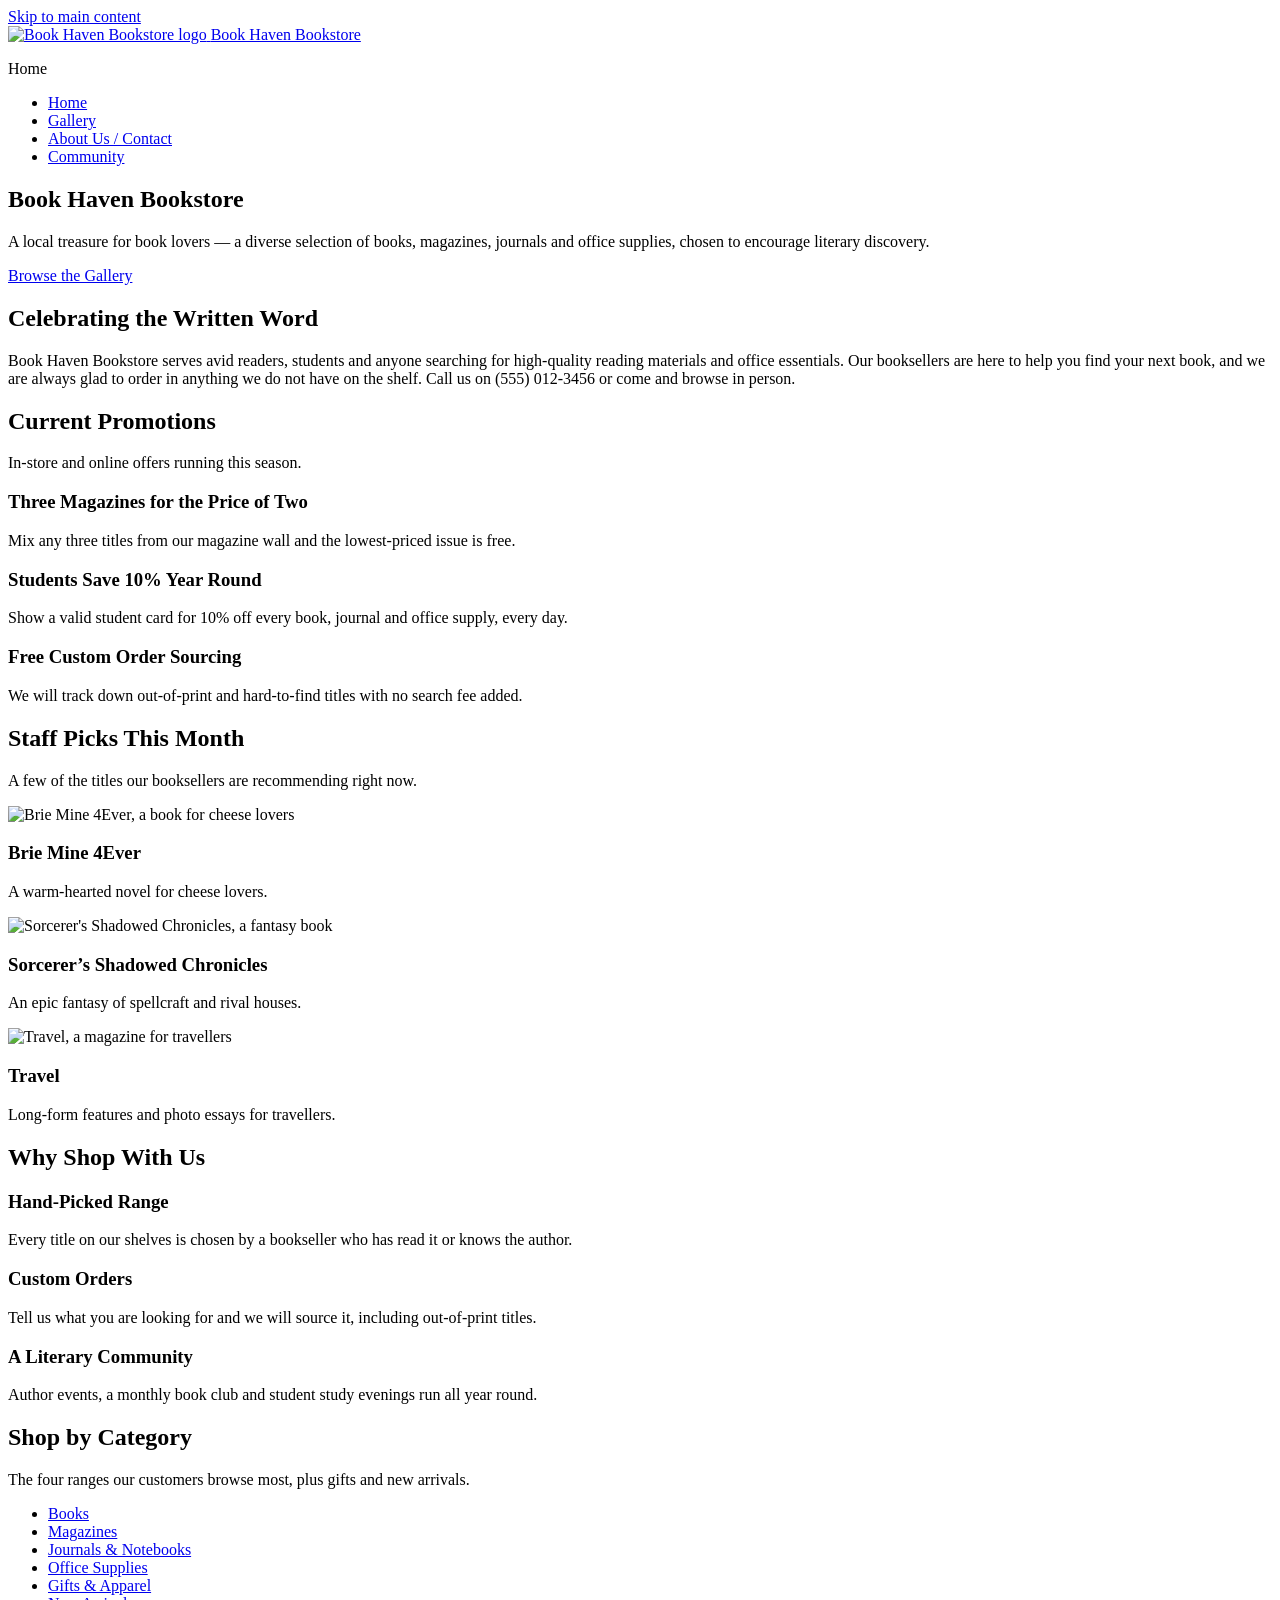
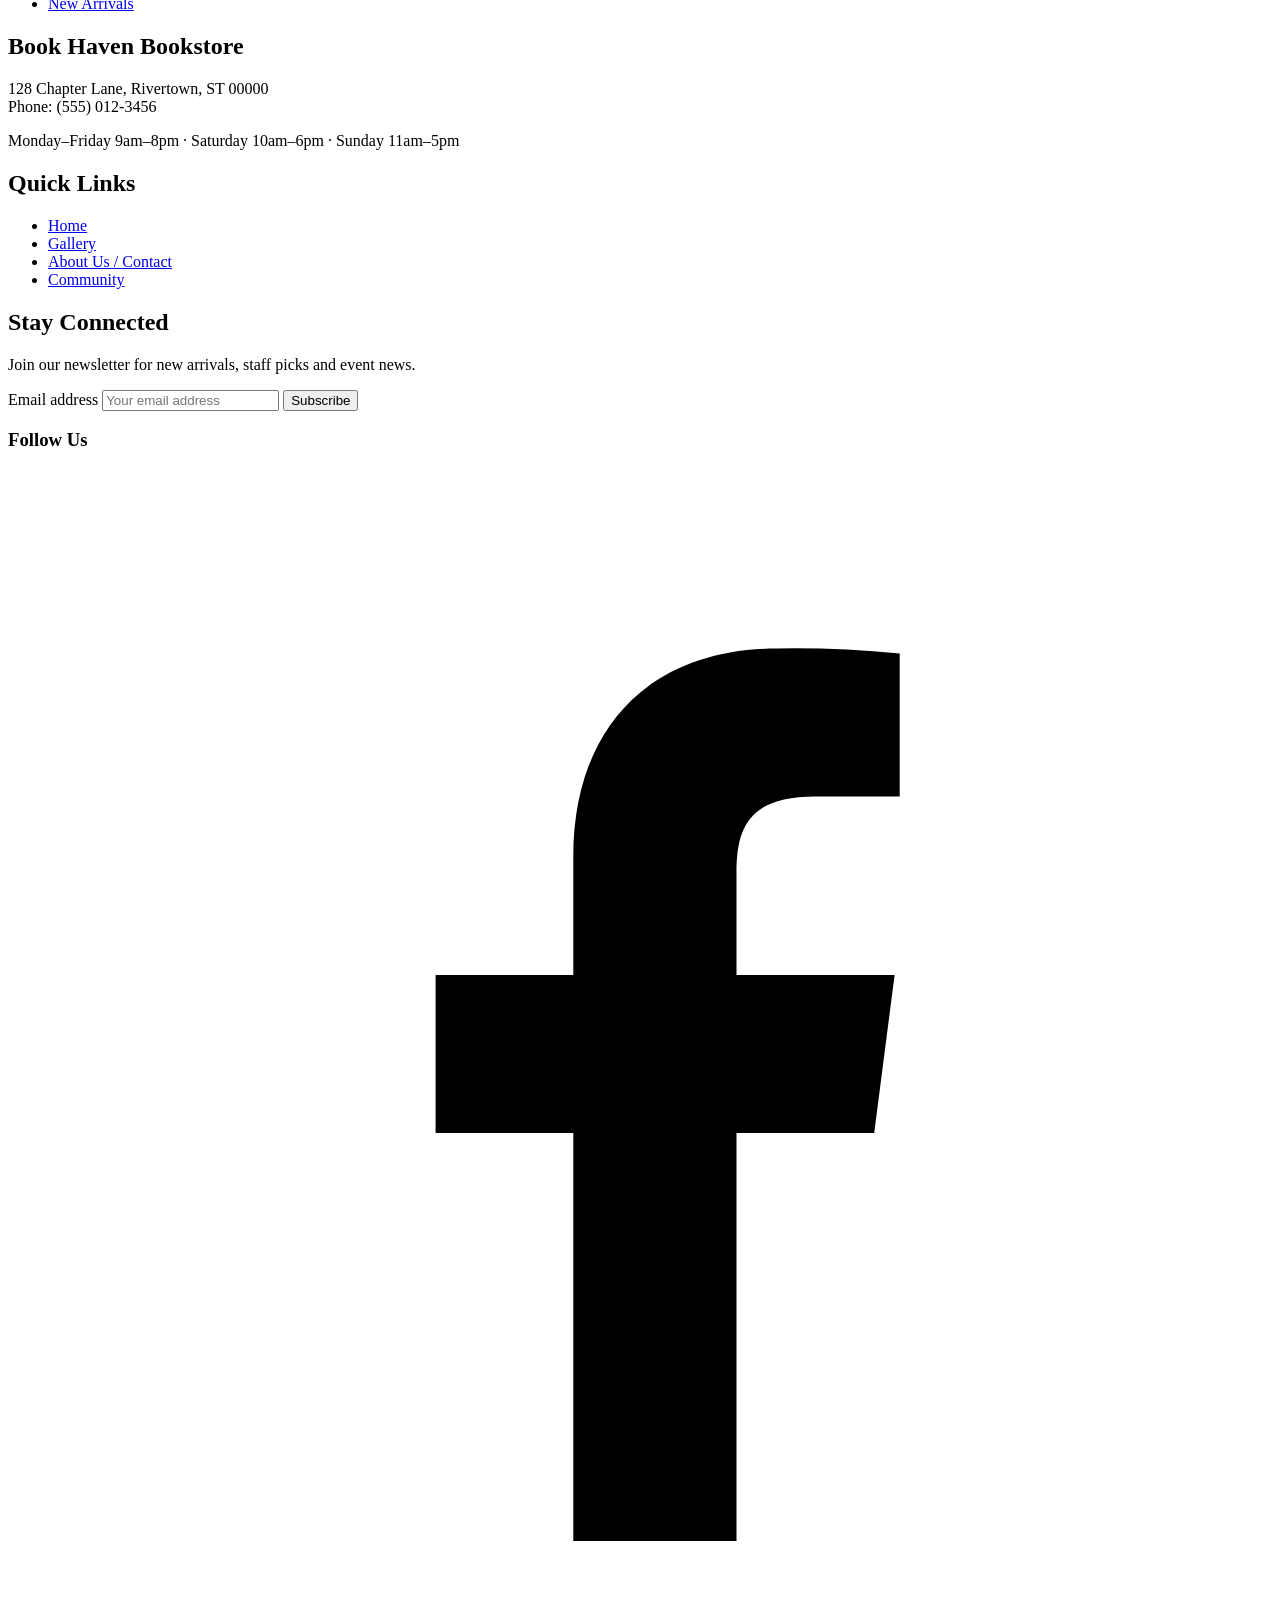
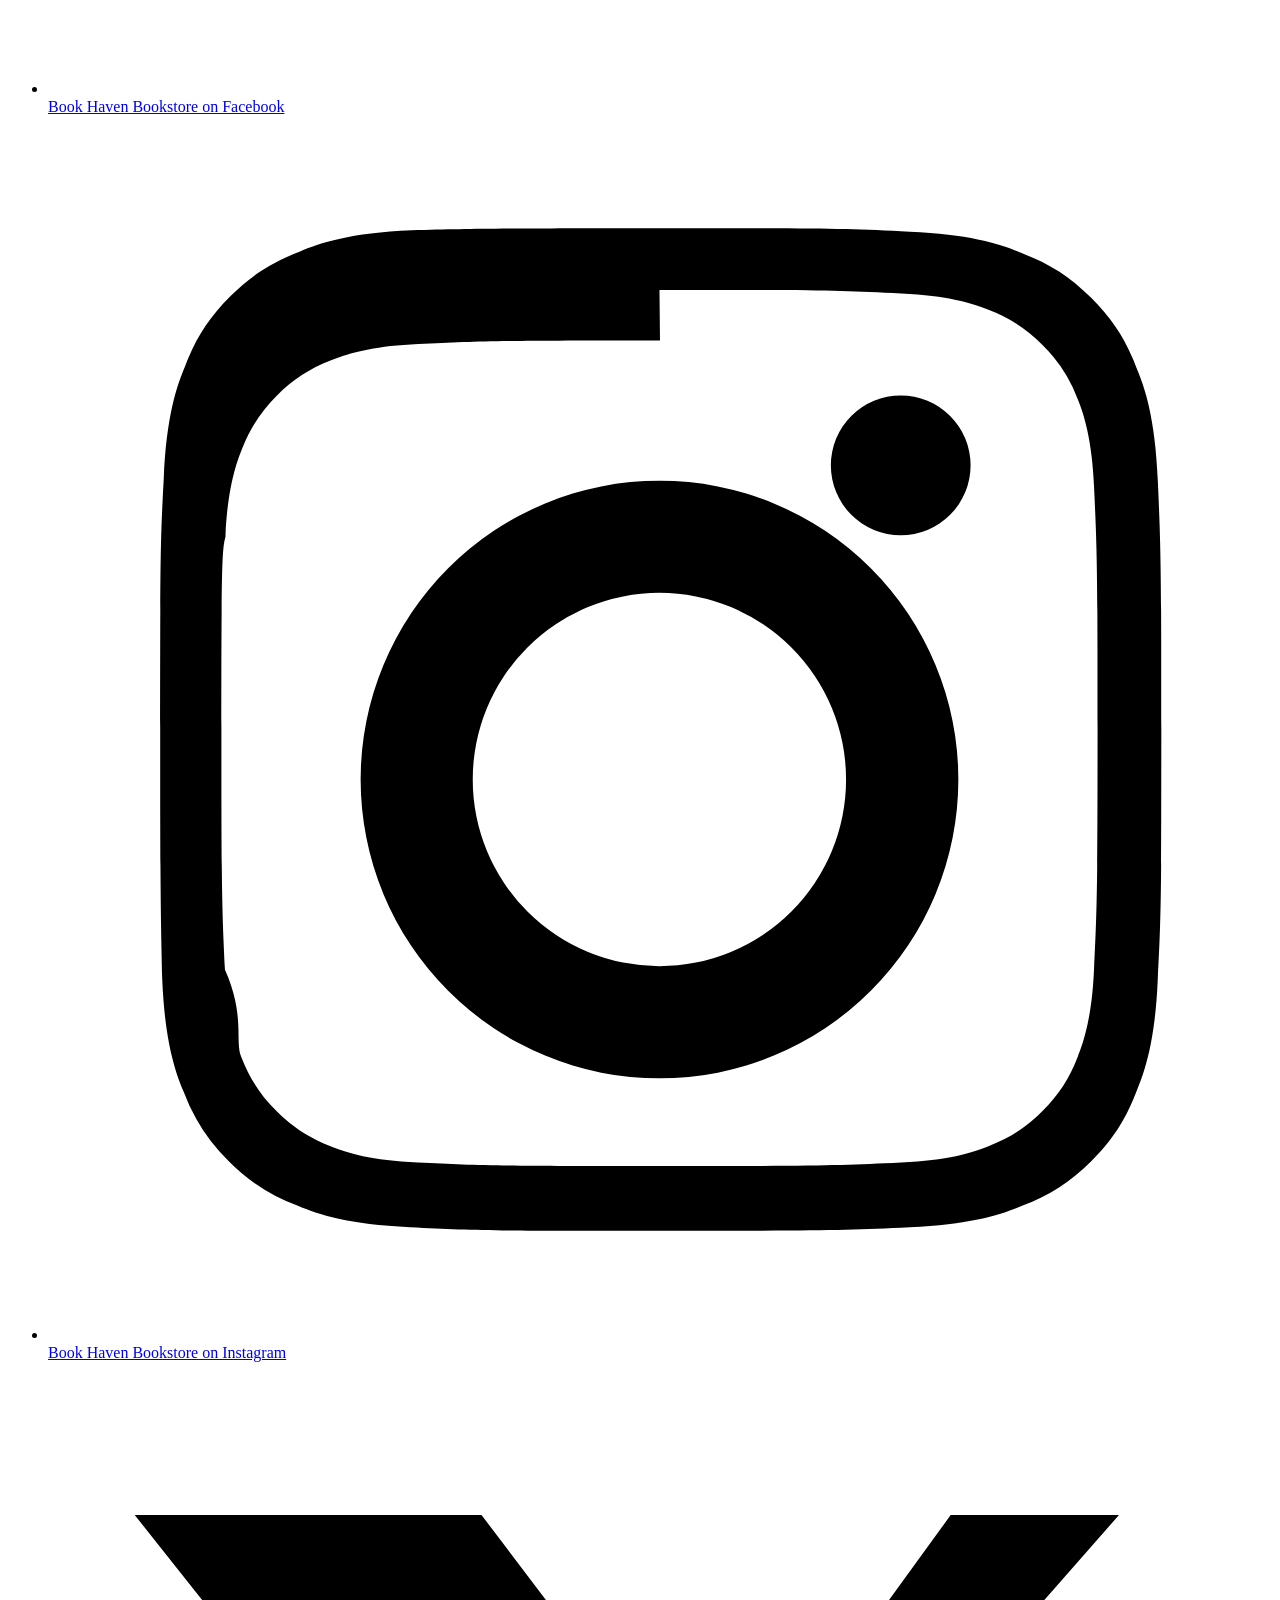
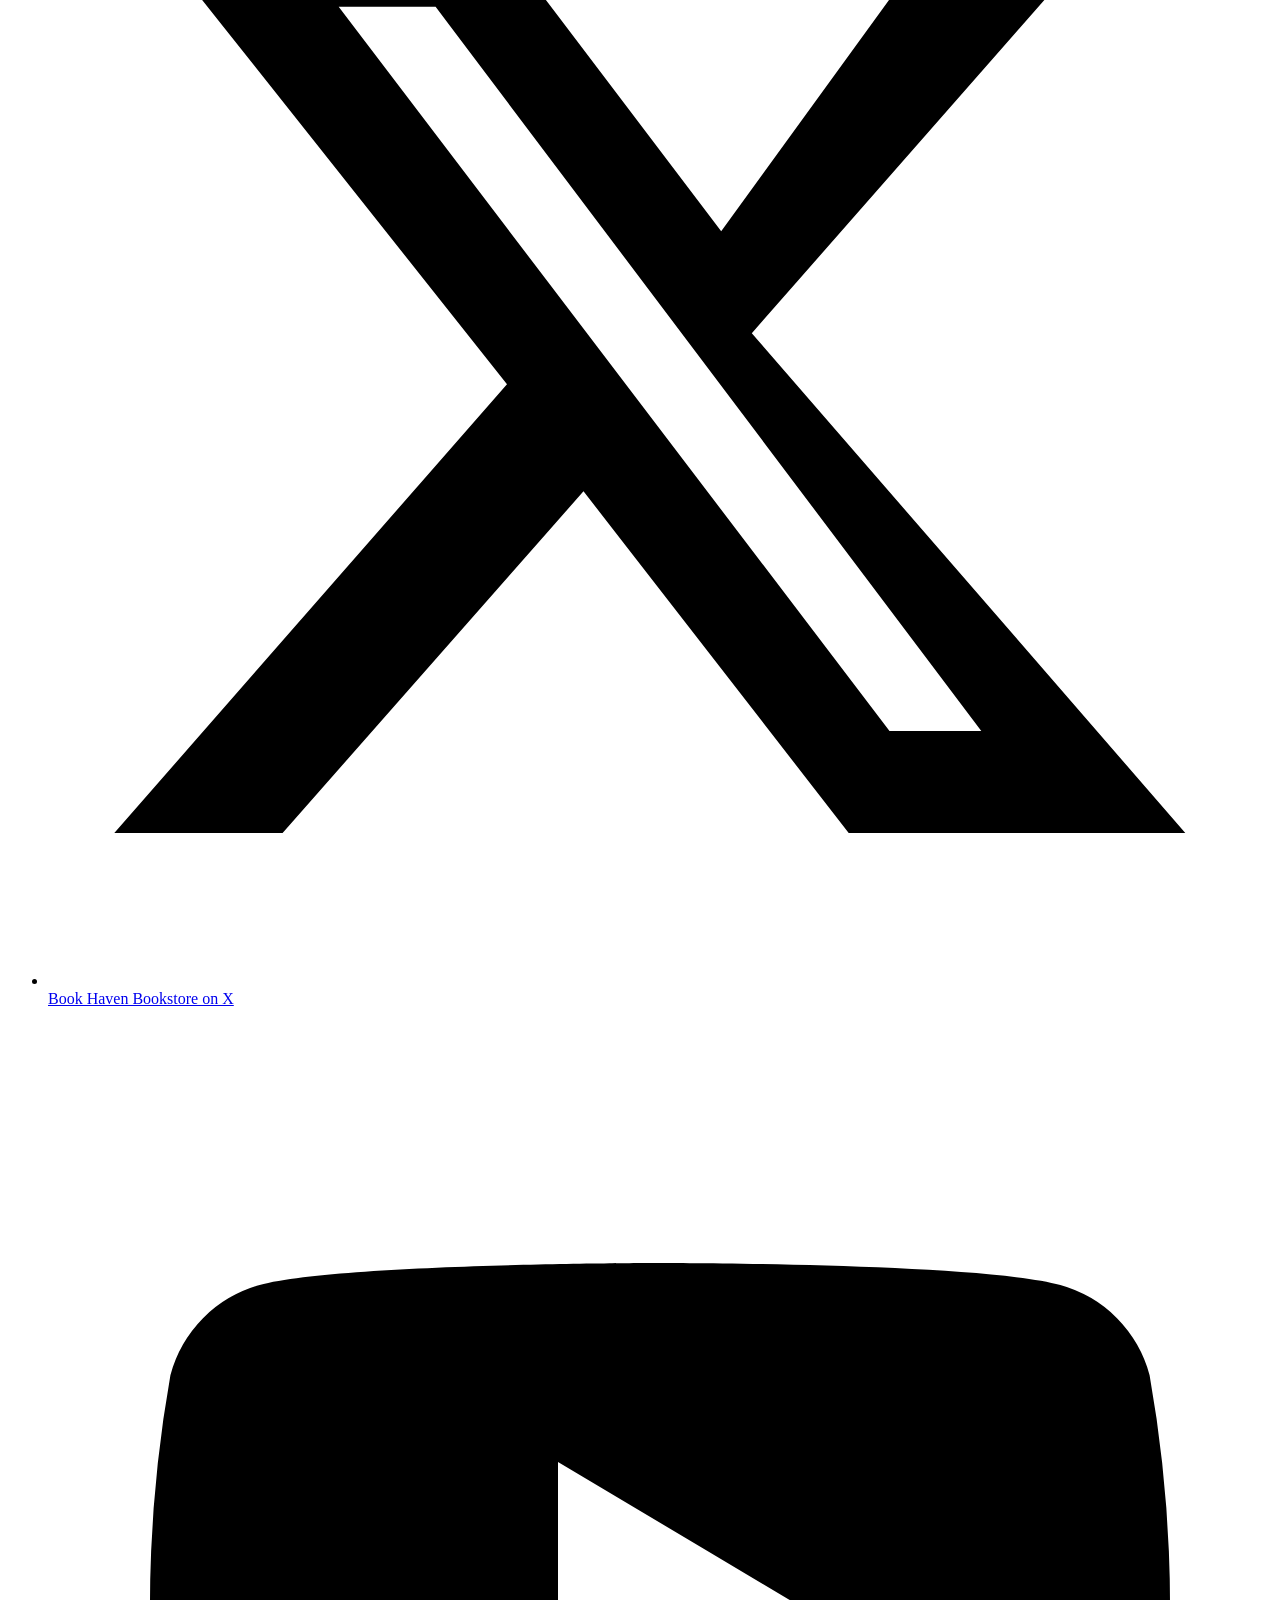
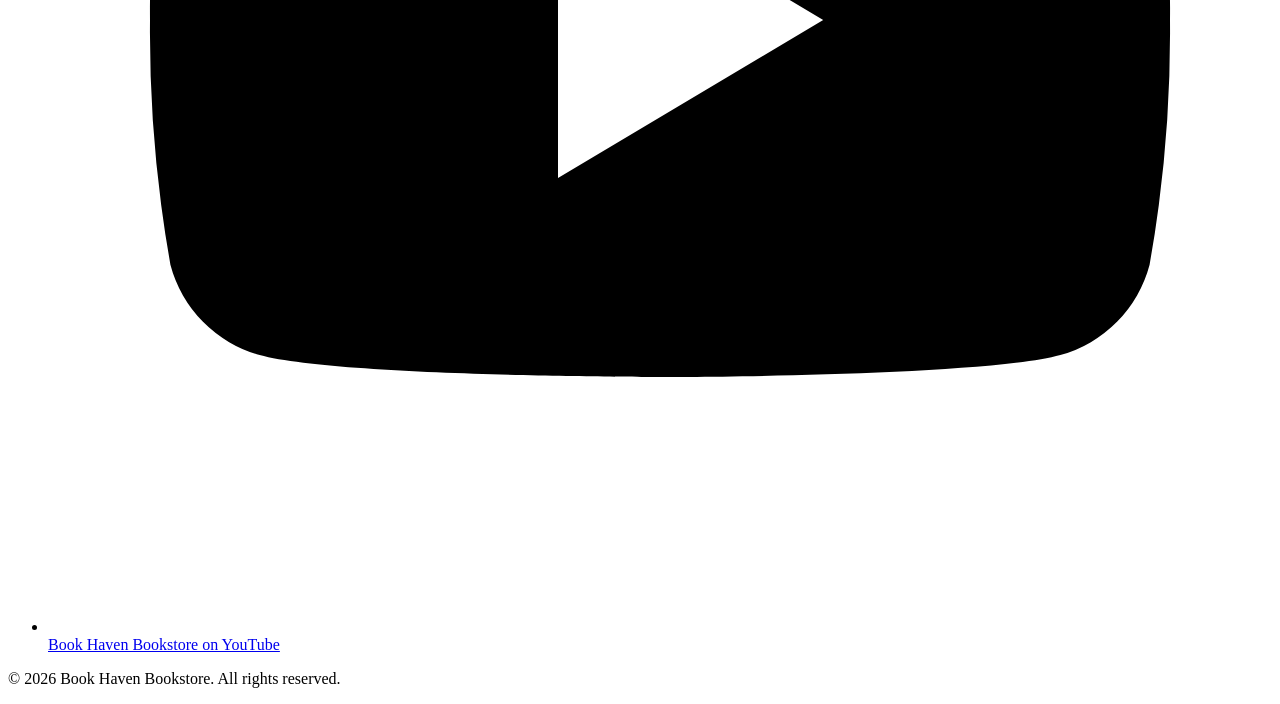
==== index.html @ c208ef8c "Add files via upload" ====
<!DOCTYPE html>
<html lang="en">
<head>
  <meta charset="UTF-8">
  <meta name="viewport" content="width=device-width, initial-scale=1.0">
  <title>Book Haven Bookstore | Home</title>
  <meta name="description" content="Book Haven Bookstore - books, magazines, journals and office supplies for readers, students and knowledge seekers.">
  <link rel="preconnect" href="https://fonts.googleapis.com">
  <link rel="preconnect" href="https://fonts.gstatic.com" crossorigin>
  <link href="https://fonts.googleapis.com/css2?family=Comfortaa:wght@400;700&amp;family=Carlito:ital,wght@0,400;0,700;1,400&amp;display=swap" rel="stylesheet">
  <link rel="stylesheet" href="css/style.css">
</head>
<body>
  <a class="skip-link" href="#main-content">Skip to main content</a>

  <header class="site-header">
    <div class="header-inner">
      <a class="brand" href="index.html">
        <img src="images/logo.png" alt="Book Haven Bookstore logo">
        <span class="brand-name">Book Haven Bookstore</span>
      </a>
      <p class="page-title">Home</p>
    </div>
    <nav class="main-nav" aria-label="Primary navigation">
      <ul>
          <li><a href="index.html" aria-current="page">Home</a></li>
          <li><a href="gallery.html">Gallery</a></li>
          <li><a href="about.html">About Us / Contact</a></li>
          <li><a href="events.html">Community</a></li>
      </ul>
    </nav>
  </header>

  <main id="main-content">
    <section class="hero">
      <div class="container">
        <h1>Book Haven Bookstore</h1>
        <p class="lead">A local treasure for book lovers &mdash; a diverse selection of books, magazines, journals and office supplies, chosen to encourage literary discovery.</p>
        <a class="btn" href="gallery.html">Browse the Gallery</a>
      </div>
    </section>

    <section>
      <div class="container">
        <div class="section-title">
          <h2>Celebrating the Written Word</h2>
          <p class="lead">Book Haven Bookstore serves avid readers, students and anyone searching for high-quality reading materials and office essentials. Our booksellers are here to help you find your next book, and we are always glad to order in anything we do not have on the shelf. Call us on (555) 012-3456 or come and browse in person.</p>
        </div>
      </div>
    </section>

    <section class="alt-bg">
      <div class="container">
        <div class="section-title">
          <h2>Current Promotions</h2>
          <p>In-store and online offers running this season.</p>
        </div>
        <div class="promo-grid">
          <div class="promo promo-a">
            <h3>Three Magazines for the Price of Two</h3>
            <p>Mix any three titles from our magazine wall and the lowest-priced issue is free.</p>
          </div>
          <div class="promo promo-b">
            <h3>Students Save 10% Year Round</h3>
            <p>Show a valid student card for 10% off every book, journal and office supply, every day.</p>
          </div>
          <div class="promo promo-c">
            <h3>Free Custom Order Sourcing</h3>
            <p>We will track down out-of-print and hard-to-find titles with no search fee added.</p>
          </div>
        </div>
      </div>
    </section>

    <section>
      <div class="container">
        <div class="section-title">
          <h2>Staff Picks This Month</h2>
          <p>A few of the titles our booksellers are recommending right now.</p>
        </div>
        <div class="card-grid">
          <div class="card">
            <img src="images/brie-mine-4ever.png" alt="Brie Mine 4Ever, a book for cheese lovers">
            <div class="card-body">
              <h3>Brie Mine 4Ever</h3>
              <p>A warm-hearted novel for cheese lovers.</p>
            </div>
          </div>
          <div class="card">
            <img src="images/sorcerers-chronicles.png" alt="Sorcerer's Shadowed Chronicles, a fantasy book">
            <div class="card-body">
              <h3>Sorcerer&rsquo;s Shadowed Chronicles</h3>
              <p>An epic fantasy of spellcraft and rival houses.</p>
            </div>
          </div>
          <div class="card">
            <img src="images/travel-magazine.png" alt="Travel, a magazine for travellers">
            <div class="card-body">
              <h3>Travel</h3>
              <p>Long-form features and photo essays for travellers.</p>
            </div>
          </div>
        </div>
      </div>
    </section>

    <section class="alt-bg">
      <div class="container">
        <div class="section-title">
          <h2>Why Shop With Us</h2>
        </div>
        <div class="card-grid">
          <div class="card">
            <div class="card-body">
              <h3>Hand-Picked Range</h3>
              <p>Every title on our shelves is chosen by a bookseller who has read it or knows the author.</p>
            </div>
          </div>
          <div class="card">
            <div class="card-body">
              <h3>Custom Orders</h3>
              <p>Tell us what you are looking for and we will source it, including out-of-print titles.</p>
            </div>
          </div>
          <div class="card">
            <div class="card-body">
              <h3>A Literary Community</h3>
              <p>Author events, a monthly book club and student study evenings run all year round.</p>
            </div>
          </div>
        </div>
      </div>
    </section>

    <section>
      <div class="container">
        <div class="section-title">
          <h2>Shop by Category</h2>
          <p>The four ranges our customers browse most, plus gifts and new arrivals.</p>
        </div>
        <ul class="category-list">
          <li><a href="gallery.html">Books</a></li>
          <li><a href="gallery.html">Magazines</a></li>
          <li><a href="gallery.html">Journals &amp; Notebooks</a></li>
          <li><a href="gallery.html">Office Supplies</a></li>
          <li><a href="gallery.html">Gifts &amp; Apparel</a></li>
          <li><a href="gallery.html">New Arrivals</a></li>
        </ul>
      </div>
    </section>
  </main>

  <footer class="site-footer">
    <div class="container footer-grid">
      <div>
        <h2 class="footer-heading">Book Haven Bookstore</h2>
        <p>128 Chapter Lane, Rivertown, ST 00000<br>
        Phone: (555) 012-3456</p>
        <p>Monday&ndash;Friday 9am&ndash;8pm &middot; Saturday 10am&ndash;6pm &middot; Sunday 11am&ndash;5pm</p>
      </div>
      <div>
        <h2 class="footer-heading">Quick Links</h2>
        <nav aria-label="Footer navigation">
          <ul class="footer-nav">
          <li><a href="index.html">Home</a></li>
          <li><a href="gallery.html">Gallery</a></li>
          <li><a href="about.html">About Us / Contact</a></li>
          <li><a href="events.html">Community</a></li>
          </ul>
        </nav>
      </div>
      <div>
        <h2 class="footer-heading">Stay Connected</h2>
        <p>Join our newsletter for new arrivals, staff picks and event news.</p>
        <form id="subscribe-form" class="subscribe-form">
          <label for="footer-email" class="visually-hidden">Email address</label>
          <input type="email" id="footer-email" name="footer-email" placeholder="Your email address" required>
          <button type="submit" class="btn" id="subscribe-btn">Subscribe</button>
        </form>
        <h3 class="social-heading">Follow Us</h3>
        <ul class="social-links">
          <li>
            <a href="https://www.facebook.com/" target="_blank" rel="noopener">
              <svg viewBox="0 0 24 24" aria-hidden="true" focusable="false"><path d="M13.5 21v-8h2.7l.4-3.1h-3.1V7.9c0-.9.25-1.5 1.55-1.5H16.7V3.6A21 21 0 0 0 14.3 3.5c-2.4 0-4 1.45-4 4.1v2.3H7.6V13h2.7v8z"/></svg>
              <span class="visually-hidden">Book Haven Bookstore on Facebook</span>
            </a>
          </li>
          <li>
            <a href="https://www.instagram.com/" target="_blank" rel="noopener">
              <svg viewBox="0 0 24 24" aria-hidden="true" focusable="false"><path d="M12 2.2c3.2 0 3.6 0 4.9.07 1.2.05 1.8.25 2.2.42.55.21.95.47 1.36.88.41.41.67.81.88 1.36.17.4.37 1 .42 2.2.06 1.3.07 1.7.07 4.9s0 3.6-.07 4.9c-.05 1.2-.25 1.8-.42 2.2-.21.55-.47.95-.88 1.36-.41.41-.81.67-1.36.88-.4.17-1 .37-2.2.42-1.3.06-1.7.07-4.9.07s-3.6 0-4.9-.07c-1.2-.05-1.8-.25-2.2-.42a3.7 3.7 0 0 1-1.36-.88 3.7 3.7 0 0 1-.88-1.36c-.17-.4-.37-1-.42-2.2C2.21 15.6 2.2 15.2 2.2 12s0-3.6.07-4.9c.05-1.2.25-1.8.42-2.2.21-.55.47-.95.88-1.36.41-.41.81-.67 1.36-.88.4-.17 1-.37 2.2-.42C8.4 2.21 8.8 2.2 12 2.2m0 2.2c-3.15 0-3.5.01-4.74.07-.9.04-1.39.19-1.71.32-.43.17-.74.37-1.06.69-.32.32-.52.63-.69 1.06-.13.32-.28.81-.32 1.71C3.41 8.5 3.4 8.85 3.4 12s.01 3.5.07 4.74c.4.9.19 1.39.32 1.71.17.43.37.74.69 1.06.32.32.63.52 1.06.69.32.13.81.28 1.71.32 1.24.06 1.59.07 4.74.07s3.5-.01 4.74-.07c.9-.04 1.39-.19 1.71-.32.43-.17.74-.37 1.06-.69.32-.32.52-.63.69-1.06.13-.32.28-.81.32-1.71.06-1.24.07-1.59.07-4.74s-.01-3.5-.07-4.74c-.04-.9-.19-1.39-.32-1.71a2.9 2.9 0 0 0-.69-1.06 2.9 2.9 0 0 0-1.06-.69c-.32-.13-.81-.28-1.71-.32-1.24-.06-1.59-.07-4.74-.07m0 3.74a5.86 5.86 0 1 1 0 11.72 5.86 5.86 0 0 1 0-11.72m0 2.2a3.66 3.66 0 1 0 0 7.32 3.66 3.66 0 0 0 0-7.32m6.1-2.5a1.37 1.37 0 1 1-2.74 0 1.37 1.37 0 0 1 2.74 0"/></svg>
              <span class="visually-hidden">Book Haven Bookstore on Instagram</span>
            </a>
          </li>
          <li>
            <a href="https://www.x.com/" target="_blank" rel="noopener">
              <svg viewBox="0 0 24 24" aria-hidden="true" focusable="false"><path d="M17.7 3h3.3l-7.2 8.2L22.3 21h-6.6l-5.2-6.7L4.6 21H1.3l7.7-8.8L1.7 3h6.8l4.7 6.2zm-1.2 16h1.8L7.6 4.8H5.7z"/></svg>
              <span class="visually-hidden">Book Haven Bookstore on X</span>
            </a>
          </li>
          <li>
            <a href="https://www.youtube.com/" target="_blank" rel="noopener">
              <svg viewBox="0 0 24 24" aria-hidden="true" focusable="false"><path d="M21.6 7.2a2.5 2.5 0 0 0-1.75-1.77C18.3 5 12 5 12 5s-6.3 0-7.85.43A2.5 2.5 0 0 0 2.4 7.2 26 26 0 0 0 2 12a26 26 0 0 0 .4 4.8 2.5 2.5 0 0 0 1.75 1.77C5.7 19 12 19 12 19s6.3 0 7.85-.43a2.5 2.5 0 0 0 1.75-1.77A26 26 0 0 0 22 12a26 26 0 0 0-.4-4.8M10 15.1V8.9l5.2 3.1z"/></svg>
              <span class="visually-hidden">Book Haven Bookstore on YouTube</span>
            </a>
          </li>
        </ul>
      </div>
    </div>
    <div class="footer-bottom">
      <p>&copy; 2026 Book Haven Bookstore. All rights reserved.</p>
    </div>
  </footer>

  <script src="js/script.js"></script>
</body>
</html>
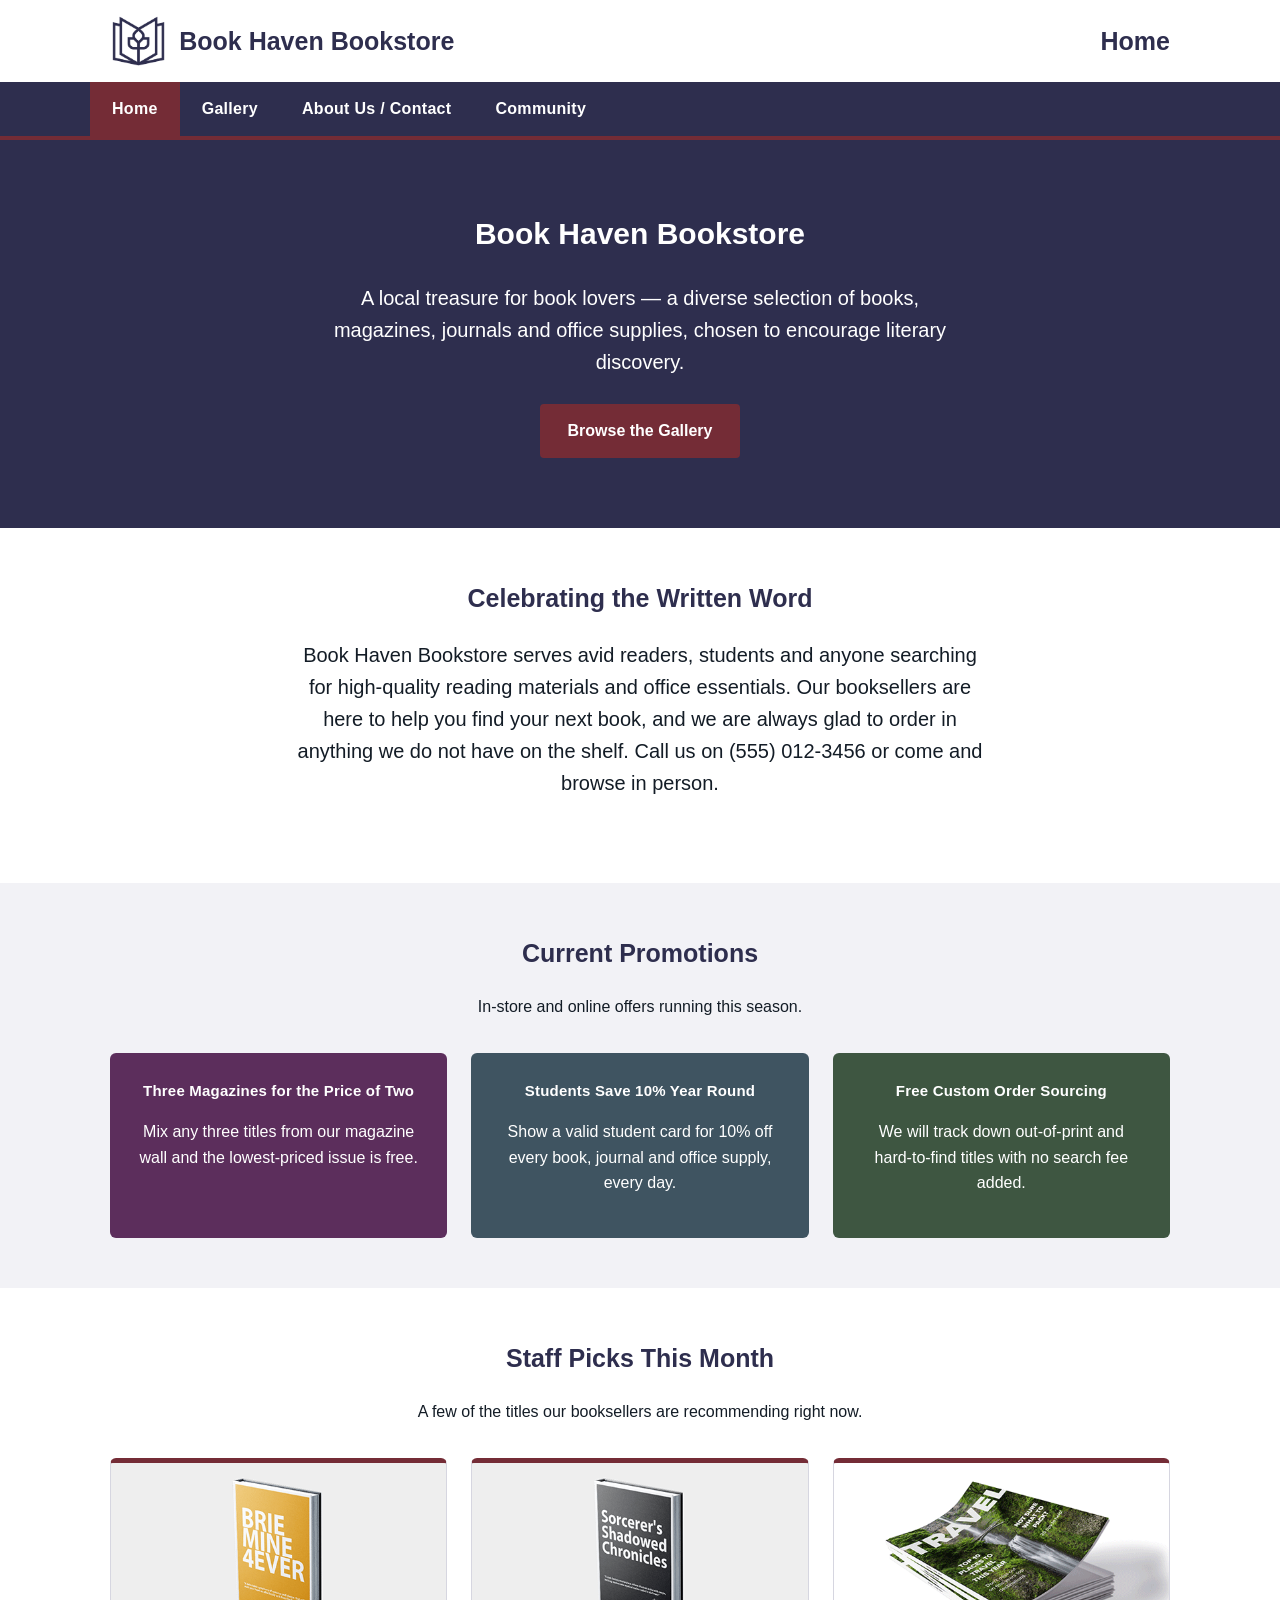
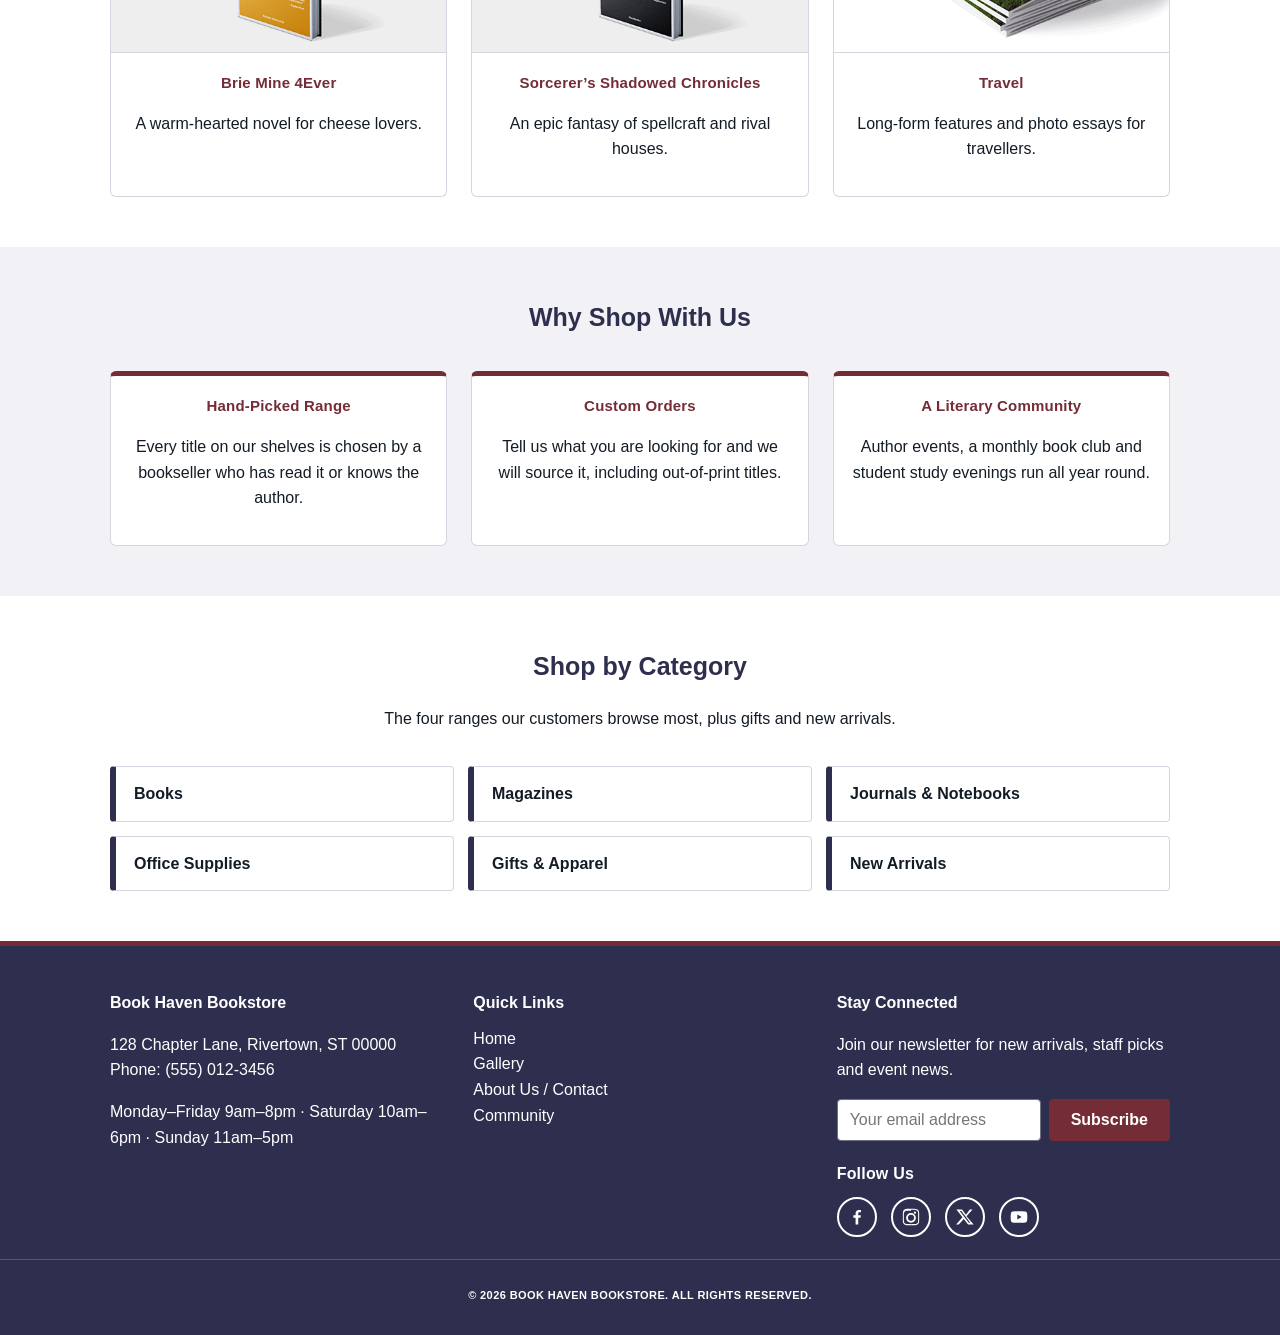
==== commit 5151311f: "Add files via upload" ====
--- a/index.html
+++ b/index.html
@@ -8,7 +8,7 @@
   <link rel="preconnect" href="https://fonts.googleapis.com">
   <link rel="preconnect" href="https://fonts.gstatic.com" crossorigin>
   <link href="https://fonts.googleapis.com/css2?family=Comfortaa:wght@400;700&amp;family=Carlito:ital,wght@0,400;0,700;1,400&amp;display=swap" rel="stylesheet">
-  <link rel="stylesheet" href="css/style.css">
+  <link rel="stylesheet" href="style.css">
 </head>
 <body>
   <a class="skip-link" href="#main-content">Skip to main content</a>
@@ -16,7 +16,7 @@
   <header class="site-header">
     <div class="header-inner">
       <a class="brand" href="index.html">
-        <img src="images/logo.png" alt="Book Haven Bookstore logo">
+        <img src="logo.png" alt="Book Haven Bookstore logo">
         <span class="brand-name">Book Haven Bookstore</span>
       </a>
       <p class="page-title">Home</p>
@@ -80,21 +80,21 @@
         </div>
         <div class="card-grid">
           <div class="card">
-            <img src="images/brie-mine-4ever.png" alt="Brie Mine 4Ever, a book for cheese lovers">
+            <img src="brie-mine-4ever.png" alt="Brie Mine 4Ever, a book for cheese lovers">
             <div class="card-body">
               <h3>Brie Mine 4Ever</h3>
               <p>A warm-hearted novel for cheese lovers.</p>
             </div>
           </div>
           <div class="card">
-            <img src="images/sorcerers-chronicles.png" alt="Sorcerer's Shadowed Chronicles, a fantasy book">
+            <img src="sorcerers-chronicles.png" alt="Sorcerer's Shadowed Chronicles, a fantasy book">
             <div class="card-body">
               <h3>Sorcerer&rsquo;s Shadowed Chronicles</h3>
               <p>An epic fantasy of spellcraft and rival houses.</p>
             </div>
           </div>
           <div class="card">
-            <img src="images/travel-magazine.png" alt="Travel, a magazine for travellers">
+            <img src="travel-magazine.png" alt="Travel, a magazine for travellers">
             <div class="card-body">
               <h3>Travel</h3>
               <p>Long-form features and photo essays for travellers.</p>
@@ -211,6 +211,6 @@
     </div>
   </footer>
 
-  <script src="js/script.js"></script>
+  <script src="script.js"></script>
 </body>
 </html>
--- a/style.css
+++ b/style.css
@@ -0,0 +1,897 @@
+/* =========================================================
+   Book Haven Bookstore - style.css
+   Single external stylesheet linked from all four webpages.
+
+   COLOR PALETTE 2 (from Client Scenario and Criteria, Client 3)
+     Midnight Manuscript  #2E2E4E   primary brand / header / footer
+     Regal Quill          #5C2E5C   promotion panel
+     Literature Blue      #3F5461   promotion panel
+     Book Worm            #3E5641   promotion panel
+     Romantic Red         #742C36   calls to action and accents
+
+   FONT COLOR 2
+     Bookish Black        #131C26   all body and heading text on light backgrounds
+
+   TYPOGRAPHY OPTION 2
+     Title Large   Arial Bold 30px      -> h1
+     Title         Arial Bold 25px      -> h2
+     Subtitle      Comfortaa Normal 15px-> h3 and product names
+     Body Large    Calibri Normal 20px  -> lead paragraphs
+     Body Strong   Calibri Bold 16px    -> labels and emphasis
+     Body          Calibri Normal 16px  -> body copy
+     Captions      Arial Bold 11px      -> captions and small print
+
+   Carlito is loaded as a metric-compatible web fallback for Calibri,
+   which is not installed on every operating system.
+   ========================================================= */
+
+:root {
+  --midnight: #2E2E4E;
+  --quill: #5C2E5C;
+  --litblue: #3F5461;
+  --bookworm: #3E5641;
+  --romantic: #742C36;
+
+  --ink: #131C26;          /* Font Color 2 - Bookish Black */
+  --white: #FFFFFF;
+  --tint: #F2F2F6;         /* 5% tint of Midnight Manuscript, for alternating bands */
+  --rule: #D6D6E0;         /* hairline borders, tint of Midnight Manuscript */
+
+  --font-title: Arial, "Helvetica Neue", Helvetica, sans-serif;
+  --font-sub: "Comfortaa", "Trebuchet MS", sans-serif;
+  --font-body: Calibri, "Carlito", Candara, "Segoe UI", sans-serif;
+
+  --max-width: 1100px;
+}
+
+* {
+  box-sizing: border-box;
+}
+
+body {
+  margin: 0;
+  font-family: var(--font-body);
+  font-size: 16px;              /* Body - Calibri Normal 16px */
+  color: var(--ink);
+  background-color: var(--white);
+  line-height: 1.6;
+}
+
+h1 {
+  font-family: var(--font-title);
+  font-weight: bold;
+  font-size: 30px;              /* Title Large - Arial Bold 30px */
+  color: var(--midnight);
+  margin-top: 0;
+}
+
+h2 {
+  font-family: var(--font-title);
+  font-weight: bold;
+  font-size: 25px;              /* Title - Arial Bold 25px */
+  color: var(--midnight);
+  margin-top: 0;
+}
+
+h3 {
+  font-family: var(--font-sub);
+  font-weight: 700;
+  font-size: 15px;              /* Subtitle - Comfortaa 15px */
+  color: var(--romantic);
+  margin-top: 0;
+  margin-bottom: 8px;
+  letter-spacing: 0.2px;
+}
+
+p.lead {
+  font-size: 20px;              /* Body Large - Calibri Normal 20px */
+}
+
+strong,
+label,
+.price {
+  font-weight: bold;            /* Body Strong - Calibri Bold 16px */
+}
+
+.footer-bottom p,
+.event-date {
+  font-family: var(--font-title);
+  font-weight: bold;
+  font-size: 11px;              /* Captions - Arial Bold 11px */
+  letter-spacing: 0.4px;
+  text-transform: uppercase;
+}
+
+a {
+  color: var(--romantic);
+}
+
+img {
+  max-width: 100%;
+  display: block;
+}
+
+.container {
+  max-width: var(--max-width);
+  margin: 0 auto;
+  padding: 0 20px;
+}
+
+/* ---------------------------------------------------------
+   Accessibility helpers
+   --------------------------------------------------------- */
+.visually-hidden {
+  position: absolute;
+  width: 1px;
+  height: 1px;
+  margin: -1px;
+  padding: 0;
+  overflow: hidden;
+  clip: rect(0 0 0 0);
+  clip-path: inset(50%);
+  white-space: nowrap;
+  border: 0;
+}
+
+.skip-link {
+  position: absolute;
+  left: -999px;
+  top: auto;
+  background: var(--romantic);
+  color: var(--white);
+  padding: 8px 16px;
+  z-index: 100;
+}
+
+.skip-link:focus {
+  left: 10px;
+  top: 10px;
+}
+
+a:focus-visible,
+button:focus-visible,
+input:focus-visible,
+select:focus-visible,
+textarea:focus-visible {
+  outline: 3px solid var(--romantic);
+  outline-offset: 2px;
+}
+
+/* ---------------------------------------------------------
+   Header and navigation
+   --------------------------------------------------------- */
+header.site-header {
+  background-color: var(--white);
+  border-bottom: 4px solid var(--romantic);
+  position: sticky;
+  top: 0;
+  z-index: 50;
+}
+
+.header-inner {
+  max-width: var(--max-width);
+  margin: 0 auto;
+  padding: 12px 20px;
+  display: flex;
+  align-items: center;
+  justify-content: space-between;
+  flex-wrap: wrap;
+  gap: 12px;
+}
+
+.brand {
+  display: flex;
+  align-items: center;
+  gap: 12px;
+  text-decoration: none;
+}
+
+.brand img {
+  height: 58px;
+  width: auto;
+}
+
+.brand-name {
+  font-family: var(--font-title);
+  font-weight: bold;
+  font-size: 25px;
+  color: var(--midnight);
+}
+
+.page-title {
+  font-family: var(--font-title);
+  font-weight: bold;
+  font-size: 25px;
+  color: var(--midnight);
+  margin: 0;
+}
+
+nav.main-nav {
+  background-color: var(--midnight);
+}
+
+nav.main-nav ul {
+  list-style: none;
+  margin: 0 auto;
+  padding: 0;
+  display: flex;
+  flex-wrap: wrap;
+  max-width: var(--max-width);
+}
+
+nav.main-nav a {
+  display: block;
+  font-family: var(--font-body);
+  font-weight: bold;
+  color: var(--white);
+  text-decoration: none;
+  padding: 14px 22px;
+  letter-spacing: 0.3px;
+}
+
+nav.main-nav a:hover,
+nav.main-nav a:focus,
+nav.main-nav a[aria-current="page"] {
+  background-color: var(--romantic);
+  color: var(--white);
+}
+
+/* ---------------------------------------------------------
+   Hero and buttons
+   --------------------------------------------------------- */
+.hero {
+  background-color: var(--midnight);
+  color: var(--white);
+  text-align: center;
+  padding: 70px 20px;
+}
+
+.hero h1 {
+  color: var(--white);
+}
+
+.hero p {
+  max-width: 640px;
+  margin: 0 auto 26px;
+}
+
+.btn {
+  display: inline-block;
+  background-color: var(--romantic);
+  color: var(--white);
+  text-decoration: none;
+  font-family: var(--font-body);
+  font-weight: bold;
+  font-size: 16px;
+  padding: 12px 26px;
+  border: 2px solid var(--romantic);
+  border-radius: 4px;
+  cursor: pointer;
+}
+
+.btn:hover,
+.btn:focus {
+  background-color: var(--midnight);
+  border-color: var(--midnight);
+  color: var(--white);
+}
+
+.btn-secondary {
+  background-color: transparent;
+  border: 2px solid var(--midnight);
+  color: var(--midnight);
+}
+
+.btn-secondary:hover,
+.btn-secondary:focus {
+  background-color: var(--midnight);
+  border-color: var(--midnight);
+  color: var(--white);
+}
+
+/* ---------------------------------------------------------
+   Sections
+   --------------------------------------------------------- */
+section {
+  padding: 50px 0;
+}
+
+section.alt-bg {
+  background-color: var(--tint);
+}
+
+.section-title {
+  text-align: center;
+  margin-bottom: 34px;
+}
+
+.section-title p {
+  max-width: 700px;
+  margin: 10px auto 0;
+}
+
+.prose {
+  max-width: 760px;
+  margin: 0 auto;
+}
+
+.subsection {
+  border-bottom: 3px solid var(--romantic);
+  padding-bottom: 8px;
+  margin-bottom: 22px;
+}
+
+/* ---------------------------------------------------------
+   Homepage: promotions, cards, categories
+   --------------------------------------------------------- */
+.promo-grid,
+.card-grid {
+  display: flex;
+  flex-wrap: wrap;
+  gap: 24px;
+}
+
+.promo {
+  flex: 1 1 280px;
+  color: var(--white);
+  border-radius: 6px;
+  padding: 26px;
+  text-align: center;
+}
+
+.promo h3 {
+  color: var(--white);
+  font-size: 15px;
+}
+
+.promo-a { background-color: var(--quill); }
+.promo-b { background-color: var(--litblue); }
+.promo-c { background-color: var(--bookworm); }
+
+.card {
+  background-color: var(--white);
+  border: 1px solid var(--rule);
+  border-top: 5px solid var(--romantic);
+  border-radius: 6px;
+  overflow: hidden;
+  text-align: center;
+  flex: 1 1 280px;
+}
+
+.card img {
+  width: 100%;
+  height: auto;
+  border-bottom: 1px solid var(--rule);
+}
+
+.card-body {
+  padding: 18px;
+}
+
+.category-list {
+  list-style: none;
+  padding: 0;
+  margin: 0;
+  display: flex;
+  flex-wrap: wrap;
+  gap: 14px;
+}
+
+.category-list li {
+  flex: 1 1 280px;
+}
+
+.category-list a {
+  display: block;
+  background-color: var(--white);
+  border: 1px solid var(--rule);
+  border-left: 6px solid var(--midnight);
+  border-radius: 4px;
+  padding: 14px 18px;
+  font-weight: bold;
+  text-decoration: none;
+  color: var(--ink);
+}
+
+.category-list a:hover,
+.category-list a:focus {
+  background-color: var(--midnight);
+  color: var(--white);
+}
+
+/* ---------------------------------------------------------
+   Gallery: 3 x 3 product table
+   --------------------------------------------------------- */
+table.gallery-table {
+  width: 100%;
+  border-collapse: collapse;
+  background-color: var(--white);
+}
+
+table.gallery-table th,
+table.gallery-table td {
+  border: 1px solid var(--rule);
+  padding: 18px;
+  text-align: center;
+  vertical-align: top;
+}
+
+table.gallery-table th {
+  background-color: var(--midnight);
+  color: var(--white);
+  font-family: var(--font-title);
+  font-size: 16px;
+}
+
+table.gallery-table img {
+  width: 100%;
+  max-width: 260px;
+  height: auto;
+  margin: 0 auto 12px;
+  border: 1px solid var(--rule);
+  border-radius: 4px;
+}
+
+table.gallery-table h3 {
+  font-size: 15px;
+  margin-bottom: 6px;
+}
+
+.book-desc {
+  margin: 0 0 10px;
+}
+
+.price {
+  color: var(--romantic);
+  margin: 6px 0 14px;
+}
+
+#cart-summary {
+  background-color: var(--tint);
+  border: 2px solid var(--midnight);
+  border-radius: 6px;
+  padding: 14px 20px;
+  margin: 0 0 30px;
+  display: flex;
+  justify-content: space-between;
+  align-items: center;
+  flex-wrap: wrap;
+  gap: 12px;
+}
+
+#cart-summary p {
+  margin: 0;
+}
+
+.cart-actions {
+  display: flex;
+  gap: 12px;
+  flex-wrap: wrap;
+}
+
+/* ---------------------------------------------------------
+   View Cart modal window
+   --------------------------------------------------------- */
+.modal-overlay {
+  display: none;
+  position: fixed;
+  inset: 0;
+  background: rgba(19, 28, 38, 0.66);
+  z-index: 200;
+  align-items: center;
+  justify-content: center;
+  padding: 20px;
+}
+
+.modal-overlay.open {
+  display: flex;
+}
+
+.modal-box {
+  background: var(--white);
+  border-radius: 8px;
+  max-width: 500px;
+  width: 100%;
+  max-height: 80vh;
+  overflow-y: auto;
+  padding: 26px;
+  position: relative;
+  border-top: 6px solid var(--romantic);
+}
+
+.modal-box h2 {
+  padding-right: 34px;
+}
+
+.modal-close {
+  position: absolute;
+  top: 8px;
+  right: 12px;
+  background: none;
+  border: none;
+  font-size: 26px;
+  line-height: 1;
+  cursor: pointer;
+  color: var(--midnight);
+}
+
+#cart-items-list {
+  list-style: none;
+  padding: 0;
+  margin: 0 0 16px;
+}
+
+#cart-items-list li {
+  display: flex;
+  justify-content: space-between;
+  gap: 16px;
+  border-bottom: 1px solid var(--rule);
+  padding: 9px 0;
+}
+
+#cart-items-list li.cart-empty {
+  justify-content: flex-start;
+  font-style: italic;
+}
+
+.cart-total {
+  border-top: 2px solid var(--midnight);
+  padding-top: 10px;
+  margin: 0 0 18px;
+  text-align: right;
+}
+
+/* ---------------------------------------------------------
+   About Us: hours table and form
+   --------------------------------------------------------- */
+table.hours-table {
+  width: 100%;
+  max-width: 640px;
+  margin: 0 auto 40px;
+  border-collapse: collapse;
+  background-color: var(--white);
+}
+
+table.hours-table caption {
+  font-family: var(--font-title);
+  font-weight: bold;
+  font-size: 25px;
+  color: var(--midnight);
+  text-align: left;
+  padding-bottom: 12px;
+}
+
+table.hours-table th,
+table.hours-table td {
+  border: 1px solid var(--rule);
+  padding: 12px 16px;
+  text-align: left;
+}
+
+table.hours-table thead th {
+  background-color: var(--midnight);
+  color: var(--white);
+  font-family: var(--font-title);
+  font-size: 16px;
+}
+
+.contact-info {
+  max-width: 640px;
+  margin: 0 auto 34px;
+  text-align: center;
+}
+
+.form-wrapper {
+  background-color: var(--white);
+  border: 1px solid var(--rule);
+  border-top: 5px solid var(--romantic);
+  border-radius: 6px;
+  padding: 30px;
+  max-width: 640px;
+  margin: 0 auto;
+}
+
+.form-intro {
+  margin-top: 0;
+}
+
+.form-group {
+  margin-bottom: 18px;
+}
+
+label {
+  display: block;
+  margin-bottom: 6px;
+}
+
+input[type="text"],
+input[type="email"],
+input[type="tel"],
+select,
+textarea {
+  width: 100%;
+  padding: 10px 12px;
+  border: 1px solid #6E6E85;
+  border-radius: 4px;
+  font-family: var(--font-body);
+  font-size: 16px;
+  background-color: var(--white);
+  color: var(--ink);
+}
+
+fieldset {
+  border: 1px solid #6E6E85;
+  border-radius: 4px;
+  margin-bottom: 18px;
+}
+
+legend {
+  font-family: var(--font-title);
+  font-weight: bold;
+  font-size: 16px;
+  color: var(--midnight);
+  padding: 0 8px;
+}
+
+.required {
+  color: var(--romantic);
+}
+
+.form-actions {
+  margin-top: 8px;
+}
+
+/* ---------------------------------------------------------
+   Community page
+   --------------------------------------------------------- */
+.event-list {
+  display: flex;
+  flex-wrap: wrap;
+  gap: 20px;
+}
+
+.event-card {
+  flex: 1 1 320px;
+  background-color: var(--white);
+  border: 1px solid var(--rule);
+  border-left: 6px solid var(--romantic);
+  border-radius: 4px;
+  padding: 20px;
+}
+
+.event-card.involvement {
+  background-color: var(--midnight);
+  border-color: var(--midnight);
+  border-left-color: var(--romantic);
+  color: var(--white);
+}
+
+.event-card.involvement h3 {
+  color: var(--white);
+}
+
+.event-date {
+  color: var(--midnight);
+  margin-bottom: 8px;
+  display: block;
+}
+
+blockquote.testimonial {
+  background-color: var(--tint);
+  border-left: 6px solid var(--midnight);
+  margin: 0 0 20px;
+  padding: 18px 22px;
+  font-style: italic;
+}
+
+blockquote.testimonial footer {
+  margin-top: 10px;
+  font-style: normal;
+  font-weight: bold;
+  color: var(--midnight);
+}
+
+/* ---------------------------------------------------------
+   Footer
+   --------------------------------------------------------- */
+footer.site-footer {
+  background-color: var(--midnight);
+  color: var(--white);
+  padding: 44px 0 20px;
+  border-top: 5px solid var(--romantic);
+}
+
+.footer-grid {
+  display: flex;
+  flex-wrap: wrap;
+  gap: 30px;
+  margin-bottom: 22px;
+}
+
+.footer-grid > div {
+  flex: 1 1 240px;
+}
+
+.footer-heading {
+  color: var(--white);
+  font-size: 16px;
+  margin-bottom: 10px;
+}
+
+.social-heading {
+  color: var(--white);
+  font-family: var(--font-title);
+  font-weight: bold;
+  font-size: 16px;
+  margin: 20px 0 10px;
+}
+
+.footer-nav {
+  list-style: none;
+  padding: 0;
+  margin: 0;
+}
+
+.footer-grid a {
+  color: var(--white);
+  text-decoration: none;
+}
+
+.footer-grid a:hover,
+.footer-grid a:focus {
+  text-decoration: underline;
+}
+
+.subscribe-form {
+  display: flex;
+  gap: 8px;
+  flex-wrap: wrap;
+}
+
+.subscribe-form input[type="email"] {
+  flex: 1 1 160px;
+  min-width: 0;
+}
+
+.subscribe-form .btn {
+  padding: 10px 20px;
+}
+
+.social-links {
+  list-style: none;
+  display: flex;
+  gap: 14px;
+  padding: 0;
+  margin: 0;
+}
+
+.social-links a {
+  display: inline-flex;
+  align-items: center;
+  justify-content: center;
+  width: 40px;
+  height: 40px;
+  border: 2px solid var(--white);
+  border-radius: 50%;
+}
+
+.social-links svg {
+  width: 20px;
+  height: 20px;
+  fill: var(--white);
+}
+
+.social-links a:hover,
+.social-links a:focus {
+  background-color: var(--white);
+}
+
+.social-links a:hover svg,
+.social-links a:focus svg {
+  fill: var(--midnight);
+}
+
+.footer-bottom {
+  text-align: center;
+  border-top: 1px solid #55557A;
+  padding-top: 16px;
+}
+
+/* ---------------------------------------------------------
+   RESPONSIVE WEB DESIGN
+   Breakpoint 1 (max-width 800px): tablet.
+   --------------------------------------------------------- */
+@media (max-width: 800px) {
+  .card,
+  .promo {
+    flex-basis: 45%;
+  }
+
+  .brand-name {
+    font-size: 20px;
+  }
+
+  .event-card,
+  .footer-grid > div,
+  .category-list li {
+    flex-basis: 100%;
+  }
+
+  .page-title {
+    font-size: 20px;
+  }
+}
+
+/* Breakpoint 2 (max-width 600px): phone. */
+@media (max-width: 600px) {
+  .header-inner {
+    flex-direction: column;
+    justify-content: center;
+    text-align: center;
+    gap: 6px;
+  }
+
+  nav.main-nav ul {
+    justify-content: center;
+  }
+
+  nav.main-nav a {
+    padding: 12px 14px;
+  }
+
+  .brand-name {
+    font-size: 18px;
+  }
+
+  .brand img {
+    height: 46px;
+  }
+
+  .card,
+  .promo {
+    flex-basis: 100%;
+  }
+
+  h1 {
+    font-size: 25px;
+  }
+
+  p.lead {
+    font-size: 18px;
+  }
+
+  #cart-summary {
+    justify-content: center;
+    text-align: center;
+  }
+
+  /* The 3 x 3 product table restacks into full-width blocks so the
+     customer never has to scroll sideways on a phone. */
+  table.gallery-table,
+  table.gallery-table tbody,
+  table.gallery-table tr,
+  table.gallery-table td {
+    display: block;
+    width: 100%;
+  }
+
+  table.gallery-table thead {
+    display: none;
+  }
+
+  table.gallery-table tr {
+    margin-bottom: 16px;
+  }
+
+  .social-links {
+    justify-content: flex-start;
+  }
+}
+
+/* Honour a visitor's reduced-motion preference. */
+@media (prefers-reduced-motion: reduce) {
+  * {
+    scroll-behavior: auto !important;
+    transition-duration: 0.001ms !important;
+  }
+}
